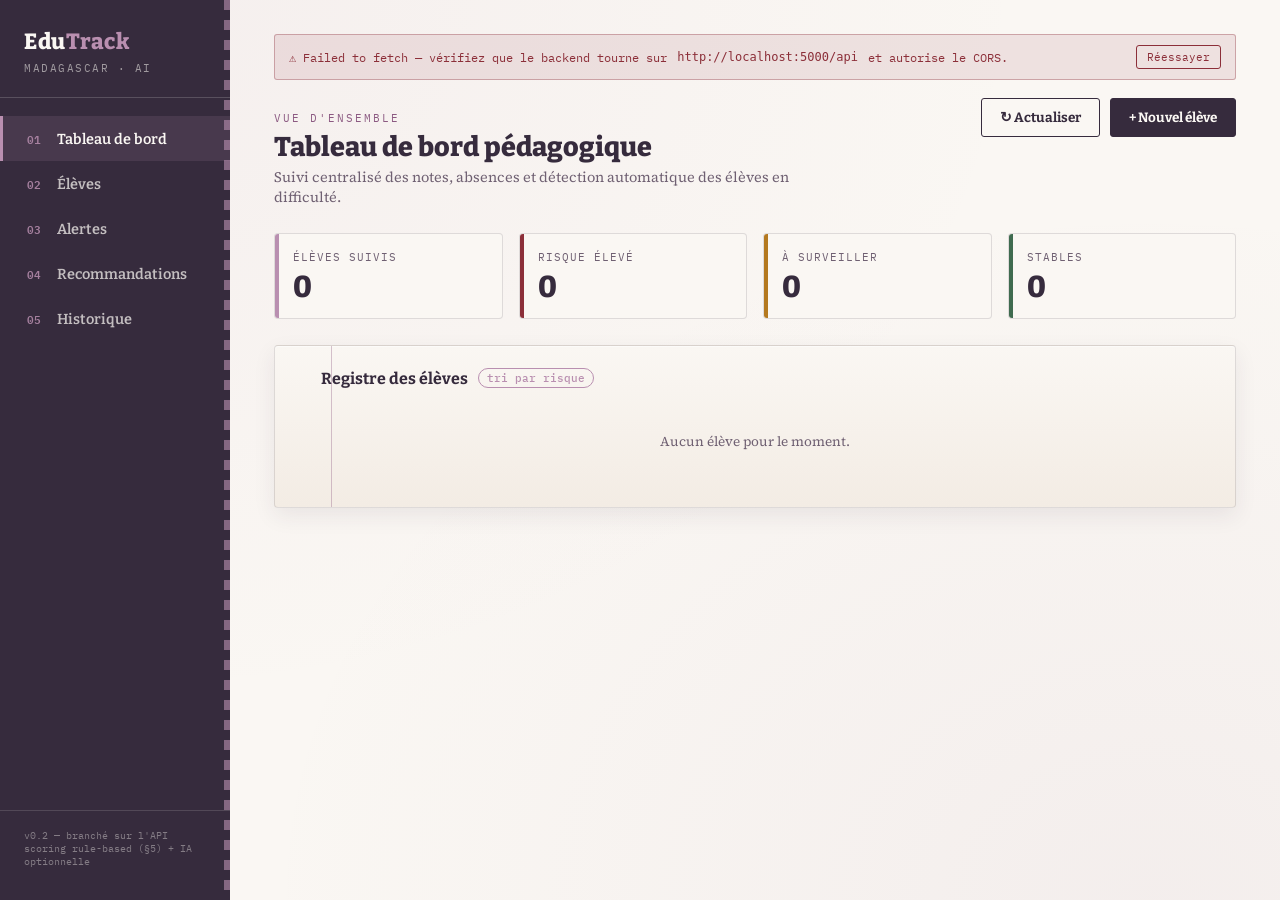
==== frontend/index.html @ 633a5c79 "frontend initial" ====
<!DOCTYPE html>
<html lang="fr">
<head>
<meta charset="UTF-8">
<title>EduTrack Madagascar AI</title>
<meta name="viewport" content="width=device-width, initial-scale=1.0">
<link rel="stylesheet" href="style.css">
</head>
<body>
<div id="root"></div>

<script src="script.js"></script>
</body>
</html>
---- frontend/style.css ----
@import url('https://fonts.googleapis.com/css2?family=Bitter:wght@400;600;700;800&family=Source+Serif+4:ital,wght@0,400;0,600;1,400&family=IBM+Plex+Mono:wght@400;500;600&display=swap');

:root{
  --paper: #FAF7F3;
  --paper-dark: #F1EAE4;
  --ink: #362B3D;
  --ink-soft: #6F6072;
  --margin-red: #8C5A82;
  --gold: #B98FB0;
  --stamp-green: #3F6B4F;
  --stamp-amber: #B4791F;
  --stamp-red: #8C2F39;
  --line: rgba(54,43,61,0.14);
}

*{box-sizing:border-box;}
html,body{margin:0;padding:0;}
body{
  background: var(--paper);
  background-image:
    radial-gradient(ellipse at 10% 0%, rgba(185,143,176,0.08), transparent 55%),
    radial-gradient(ellipse at 90% 100%, rgba(140,90,130,0.06), transparent 55%);
  font-family: 'Source Serif 4', serif;
  color: var(--ink);
  min-height:100vh;
}

/* ---------- layout ---------- */
.app{ display:flex; min-height:100vh; }

.sidebar{
  width: 230px;
  flex-shrink:0;
  background: var(--ink);
  color: var(--paper);
  padding: 28px 0;
  display:flex;
  flex-direction:column;
  position:relative;
}
.sidebar::after{
  content:"";
  position:absolute; top:0; right:0; bottom:0; width:6px;
  background: repeating-linear-gradient(180deg, var(--gold) 0 10px, transparent 10px 20px);
  opacity:.6;
}
.brand{
  padding: 0 24px 22px 24px;
  border-bottom: 1px solid rgba(250,247,243,0.18);
  margin-bottom: 18px;
}
.brand .mark{
  font-family:'Bitter',serif; font-weight:800; font-size:22px; letter-spacing:.5px;
}
.brand .mark span{ color: var(--gold); }
.brand .sub{ font-family:'IBM Plex Mono',monospace; font-size:10.5px; letter-spacing:1.5px; text-transform:uppercase; color:rgba(250,247,243,0.55); margin-top:6px;}

.nav-item{
  display:flex; align-items:center; gap:12px;
  padding: 13px 24px;
  font-family:'Bitter',serif; font-size:14.5px; font-weight:600;
  color: rgba(250,247,243,0.72);
  cursor:pointer;
  border-left: 3px solid transparent;
  transition: all .15s ease;
  user-select:none;
}
.nav-item .num{ font-family:'IBM Plex Mono',monospace; font-size:11px; color: var(--gold); opacity:.85; width:18px;}
.nav-item:hover{ background: rgba(250,247,243,0.06); color: var(--paper); }
.nav-item.active{
  background: rgba(185,143,176,0.14);
  border-left-color: var(--gold);
  color: var(--paper);
}
.sidebar-foot{
  margin-top:auto; padding: 18px 24px 4px 24px;
  font-family:'IBM Plex Mono',monospace; font-size:10px; color:rgba(250,247,243,0.4);
  border-top: 1px solid rgba(250,247,243,0.14);
}

.main{ flex:1; padding: 34px 44px 60px 44px; max-width:1180px; }

.page-head{ margin-bottom:26px; display:flex; align-items:baseline; justify-content:space-between; gap:20px; flex-wrap:wrap;}
.page-head h1{ font-family:'Bitter',serif; font-weight:800; font-size:27px; margin:0 0 4px 0;}
.page-head .eyebrow{ font-family:'IBM Plex Mono',monospace; font-size:11px; letter-spacing:2px; text-transform:uppercase; color: var(--margin-red); margin-bottom:6px; display:block;}
.page-head p{ margin:0; color: var(--ink-soft); font-size:14.5px; max-width:520px;}

.btn{
  font-family:'Bitter',serif; font-weight:700; font-size:13.5px;
  padding: 10px 18px; border-radius:3px; border:1.5px solid var(--ink);
  background: var(--ink); color: var(--paper); cursor:pointer;
  transition: transform .1s ease, box-shadow .1s ease;
}
.btn:hover{ transform: translateY(-1px); box-shadow: 2px 3px 0 rgba(54,43,61,0.25); }
.btn.ghost{ background:transparent; color:var(--ink); }
.btn.danger{ background: var(--stamp-red); border-color: var(--stamp-red); color:var(--paper); }
.btn.small{ padding:6px 12px; font-size:12px; }

/* ---------- ledger card ---------- */
.ledger{
  background: linear-gradient(var(--paper) 0%, #F3ECE4 100%);
  border: 1px solid var(--line);
  border-radius: 4px;
  box-shadow: 0 1px 0 rgba(255,255,255,0.5) inset, 0 8px 22px rgba(54,43,61,0.08);
  position:relative;
  padding: 22px 26px 26px 26px;
  margin-bottom: 26px;
}
.ledger::before{
  content:"";
  position:absolute; left:56px; top:0; bottom:0; width:1px;
  background: var(--margin-red); opacity:.35;
}
.ledger h2{
  font-family:'Bitter',serif; font-weight:700; font-size:16px; margin:0 0 14px 0;
  padding-left: 20px;
  display:flex; align-items:center; gap:10px;
}
.ledger h2 .tag{
  font-family:'IBM Plex Mono',monospace; font-size:10.5px; font-weight:500; color:var(--gold);
  border:1px solid var(--gold); border-radius:20px; padding:2px 8px;
}

/* ---------- stat cards ---------- */
.stats-row{ display:grid; grid-template-columns:repeat(4,1fr); gap:16px; margin-bottom:26px; }
.stat{
  background: var(--paper); border:1px solid var(--line); border-radius:4px;
  padding:16px 18px; position:relative; overflow:hidden;
}
.stat::before{ content:""; position:absolute; left:0; top:0; bottom:0; width:4px; background: var(--gold); }
.stat.risk::before{ background: var(--stamp-red); }
.stat.warn::before{ background: var(--stamp-amber); }
.stat.ok::before{ background: var(--stamp-green); }
.stat .label{ font-family:'IBM Plex Mono',monospace; font-size:10.5px; letter-spacing:1px; text-transform:uppercase; color:var(--ink-soft); margin-bottom:8px;}
.stat .value{ font-family:'Bitter',serif; font-weight:800; font-size:30px; line-height:1;}

/* ---------- table ---------- */
table{ width:100%; border-collapse:collapse; font-size:14px; }
thead th{
  text-align:left; font-family:'IBM Plex Mono',monospace; font-size:10.5px; letter-spacing:1px; text-transform:uppercase;
  color: var(--ink-soft); padding: 8px 10px; border-bottom: 1.5px solid var(--ink);
}
tbody td{ padding: 12px 10px; border-bottom: 1px dashed var(--line); vertical-align:middle;}
tbody tr:hover{ background: rgba(185,143,176,0.06); }
.name-cell{ font-family:'Bitter',serif; font-weight:700; }
.class-tag{ font-family:'IBM Plex Mono',monospace; font-size:11px; color:var(--ink-soft);}

/* stamp */
.stamp{
  display:inline-flex; align-items:center; gap:6px;
  font-family:'IBM Plex Mono',monospace; font-weight:600; font-size:10.5px; letter-spacing:1px; text-transform:uppercase;
  padding: 5px 10px; border-radius:2px; border:2px solid currentColor;
  transform: rotate(-2deg);
}
.stamp.ok{ color: var(--stamp-green); }
.stamp.warn{ color: var(--stamp-amber); }
.stamp.risk{ color: var(--stamp-red); }
.stamp .dot{ width:6px;height:6px;border-radius:50%; background:currentColor; }

.avg-mono{ font-family:'IBM Plex Mono',monospace; font-weight:600; font-size:14.5px; }

/* alert card */
.alert-card{
  border:1px solid var(--line); border-left: 4px solid var(--stamp-red);
  background: var(--paper); border-radius:3px; padding:14px 16px; margin-bottom:12px;
  display:flex; justify-content:space-between; align-items:flex-start; gap:16px; flex-wrap:wrap;
}
.alert-card.warn{ border-left-color: var(--stamp-amber); }
.alert-card .who{ font-family:'Bitter',serif; font-weight:700; font-size:15px; margin-bottom:4px;}
.alert-card .why{ color:var(--ink-soft); font-size:13.5px; }
.reco-list{ margin:8px 0 0 0; padding-left:18px; font-size:13px; color:var(--ink-soft); }

/* modal */
.overlay{
  position:fixed; inset:0; background: rgba(54,43,61,0.55); display:none;
  align-items:center; justify-content:center; z-index:50; padding:20px;
}
.overlay.show{ display:flex; }
.modal{
  background: var(--paper); border-radius:5px; width:100%; max-width:460px;
  padding: 24px 26px; box-shadow: 0 20px 50px rgba(0,0,0,0.35);
  border:1px solid var(--line);
}
.modal h3{ font-family:'Bitter',serif; margin:0 0 16px 0; font-size:18px; }
.field{ margin-bottom:13px; }
.field label{ display:block; font-family:'IBM Plex Mono',monospace; font-size:10.5px; letter-spacing:1px; text-transform:uppercase; color:var(--ink-soft); margin-bottom:5px;}
.field input, .field select{
  width:100%; padding:9px 10px; border:1px solid var(--line); border-radius:3px;
  background:#fff; font-family:'Source Serif 4',serif; font-size:14px; color:var(--ink);
}
.modal-actions{ display:flex; justify-content:flex-end; gap:10px; margin-top:18px; }

.row2{ display:grid; grid-template-columns:1fr 1fr; gap:12px; }

.empty{ text-align:center; padding: 30px 10px; color: var(--ink-soft); font-size:13.5px; }

.api-banner{
  display:flex; align-items:center; gap:10px;
  font-family:'IBM Plex Mono',monospace; font-size:12px;
  padding:10px 14px; border-radius:3px; margin-bottom:18px;
}
.api-banner.loading{ background: rgba(185,143,176,0.12); color:var(--gold); border:1px solid rgba(185,143,176,0.35); }
.api-banner.error{ background: rgba(140,47,57,0.1); color:var(--stamp-red); border:1px solid rgba(140,47,57,0.35); }
.api-banner button{
  margin-left:auto; font-family:'IBM Plex Mono',monospace; font-size:11px;
  background:transparent; border:1px solid currentColor; color:inherit; border-radius:3px;
  padding:4px 10px; cursor:pointer;
}
.spin{
  width:12px; height:12px; border-radius:50%;
  border:2px solid currentColor; border-top-color:transparent;
  animation: spin .7s linear infinite; flex-shrink:0;
}
@keyframes spin{ to{ transform:rotate(360deg); } }

.subject-pill{
  display:inline-block; font-family:'IBM Plex Mono',monospace; font-size:11px;
  background: rgba(140,90,130,0.08); color:var(--margin-red); padding:3px 8px; border-radius:12px; margin:2px 4px 2px 0;
}

select.filter{
  font-family:'IBM Plex Mono',monospace; font-size:12px; padding:7px 10px; border:1px solid var(--line); border-radius:3px; background:#fff;
}

@media (max-width: 880px){
  .app{ flex-direction:column; }
  .sidebar{ width:100%; flex-direction:row; overflow-x:auto; padding:14px 10px;}
  .brand{ display:none; }
  .nav-item{ padding:10px 14px; white-space:nowrap; border-left:none; border-bottom:3px solid transparent;}
  .nav-item.active{ border-left:none; border-bottom-color:var(--gold);}
  .stats-row{ grid-template-columns:1fr 1fr; }
  .main{ padding:22px 18px 50px 18px; }
  .ledger::before{ display:none; }
  .ledger h2{ padding-left:0; }
  table{ font-size:12.5px; }
}

/* ---------- ajouts : contact, actions groupées, historique ---------- */
.contact-cell{ font-family:'IBM Plex Mono',monospace; font-size:12px; color:var(--ink-soft); }
.empty-inline{ font-size:12px; color:var(--ink-soft); font-style:italic; }
.action-group{ display:flex; flex-wrap:wrap; gap:6px; }

.trend-wrap{ padding:6px 4px 2px 4px; }
.trend-legend{ font-family:'IBM Plex Mono',monospace; font-size:11.5px; color:var(--ink-soft); margin-top:6px; text-align:right; }

.stat.risk .value, .stat.warn .value, .stat.ok .value{ }
label input[type="checkbox"]{ vertical-align:middle; }
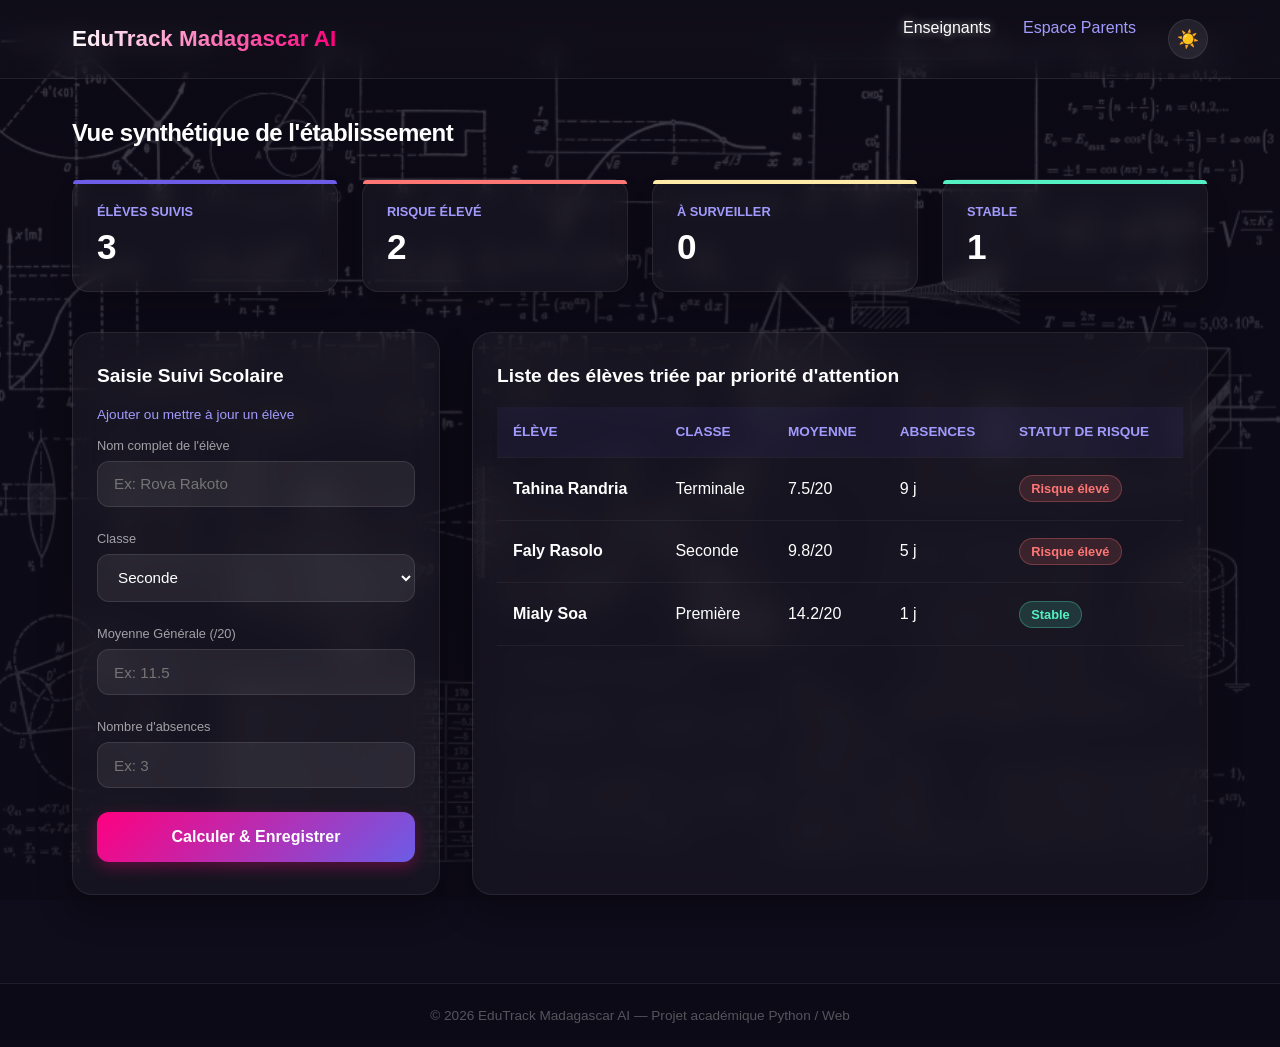
==== commit b20ddab0: "Ajout frontend avec thème et pages inscription/login" ====
--- a/frontend/index.html
+++ b/frontend/index.html
@@ -1,14 +1,200 @@
 <!DOCTYPE html>
 <html lang="fr">
 <head>
-<meta charset="UTF-8">
-<title>EduTrack Madagascar AI</title>
-<meta name="viewport" content="width=device-width, initial-scale=1.0">
-<link rel="stylesheet" href="style.css">
+    <meta charset="UTF-8">
+    <meta name="viewport" content="width=device-width, initial-scale=1.0">
+    <title>EduTrack Madagascar AI - Tableau de bord</title>
+    <link rel="stylesheet" href="style.css">
 </head>
 <body>
-<div id="root"></div>
-
-<script src="script.js"></script>
+
+    <header>
+        <div class="navbar">
+            <div class="logo">EduTrack <span>Madagascar AI</span></div>
+            <nav>
+                <ul>
+                    <li><a href="index.html" class="active">Enseignants</a></li>
+                    <li><a href="parent.html">Espace Parents</a></li>
+                    <li><button id="theme-toggle" class="theme-toggle-btn" onclick="toggleTheme()">☀️</button></li>
+                </ul>
+            </nav>
+        </div>
+    </header>
+
+    <main>
+        <h2>Vue synthétique de l'établissement</h2>
+        
+        <div class="dashboard-summary">
+            <div class="kpi-card">
+                <h3>Élèves Suivis</h3>
+                <div class="value" id="count-total">0</div>
+            </div>
+            <div class="kpi-card risk">
+                <h3>Risque Élevé</h3>
+                <div class="value" id="count-high">0</div>
+            </div>
+            <div class="kpi-card watch">
+                <h3>À Surveiller</h3>
+                <div class="value" id="count-watch">0</div>
+            </div>
+            <div class="kpi-card stable">
+                <h3>Stable</h3>
+                <div class="value" id="count-stable">0</div>
+            </div>
+        </div>
+
+        <div class="content-grid">
+            <div class="card">
+                <h3>Saisie Suivi Scolaire</h3>
+                <p style="color: var(--text-muted); font-size:0.85rem; margin-bottom:1rem;">Ajouter ou mettre à jour un élève</p>
+                
+                <form id="student-form">
+                    <div class="form-group">
+                        <label for="name">Nom complet de l'élève</label>
+                        <input type="text" id="name" required placeholder="Ex: Rova Rakoto">
+                    </div>
+                    <div class="form-group">
+                        <label for="classroom">Classe</label>
+                        <select id="classroom">
+                            <option value="Seconde">Seconde</option>
+                            <option value="Première">Première</option>
+                            <option value="Terminale">Terminale</option>
+                            <option value="L1">L1</option>
+                            <option value="L2">L2</option>
+                            <option value="L3">L3</option>
+                            
+                        </select>
+                    </div>
+                    <div class="form-group">
+                        <label for="average">Moyenne Générale (/20)</label>
+                        <input type="number" id="average" min="0" max="20" step="0.1" required placeholder="Ex: 11.5">
+                    </div>
+                    <div class="form-group">
+                        <label for="absences">Nombre d'absences</label>
+                        <input type="number" id="absences" min="0" required placeholder="Ex: 3">
+                    </div>
+                    <button type="submit" class="btn-gradient">Calculer & Enregistrer</button>
+                </form>
+            </div>
+
+            <div class="card">
+                <h3>Liste des élèves triée par priorité d'attention</h3>
+                <div class="table-container" style="margin-top: 1rem;">
+                    <table>
+                        <thead>
+                            <tr>
+                                <th>Élève</th>
+                                <th>Classe</th>
+                                <th>Moyenne</th>
+                                <th>Absences</th>
+                                <th>Statut de Risque</th>
+                            </tr>
+                        </thead>
+                        <tbody id="student-table-body">
+                            </tbody>
+                    </table>
+                </div>
+            </div>
+        </div>
+    </main>
+
+    <footer>
+        <p>&copy; 2026 EduTrack Madagascar AI — Projet académique Python / Web</p>
+    </footer>
+
+    <script>
+        // Simulation d'une base de données locale (LocalStorage)
+        let students = JSON.parse(localStorage.getItem('edutrack_students')) || [
+            { id: 1, name: "Tahina Randria", classroom: "Terminale", average: 7.5, absences: 9 },
+            { id: 2, name: "Mialy Soa", classroom: "Première", average: 14.2, absences: 1 },
+            { id: 3, name: "Faly Rasolo", classroom: "Seconde", average: 9.8, absences: 5 }
+        ];
+
+        // Moteur d'analyse basé sur les règles de la Section 5 du cahier des charges
+        function calculateRisk(average, absences) {
+            let points = 0;
+
+            // 5.1 Points liés à la moyenne
+            if (average < 8) points += 3;
+            else if (average >= 8 && average < 10) points += 2;
+            else if (average >= 10 && average < 12) points += 1;
+            
+            // 5.2 Points liés aux absences
+            if (absences >= 8) points += 3;
+            else if (absences >= 4 && absences <= 7) points += 2;
+            else if (absences >= 2 && absences <= 3) points += 1;
+
+            // 5.3 Niveau de risque final
+            if (points >= 4) return { text: "Risque élevé", badge: "danger", score: points };
+            if (points >= 2 && points <= 3) return { text: "À surveiller", badge: "warning", score: points };
+            return { text: "Stable", badge: "success", score: points };
+        }
+
+        function updateUI() {
+            const tbody = document.getElementById('student-table-body');
+            tbody.innerHTML = '';
+
+            let highCount = 0, watchCount = 0, stableCount = 0;
+
+            // Calcul enrichi des risques
+            const enrichedStudents = students.map(s => {
+                const riskEval = calculateRisk(s.average, s.absences);
+                return { ...s, risk: riskEval };
+            });
+
+            // Tri par priorité d'attention (Moteur d'analyse : Risque Élevé en premier)
+            enrichedStudents.sort((a, b) => b.risk.score - a.risk.score);
+
+            enrichedStudents.forEach(s => {
+                if(s.risk.text === "Risque élevé") highCount++;
+                if(s.risk.text === "À surveiller") watchCount++;
+                if(s.risk.text === "Stable") stableCount++;
+
+                const row = `<tr>
+                    <td><strong>${s.name}</strong></td>
+                    <td>${s.classroom}</td>
+                    <td>${s.average}/20</td>
+                    <td>${s.absences} j</td>
+                    <td><span class="badge ${s.risk.badge}">${s.risk.text}</span></td>
+                </tr>`;
+                tbody.innerHTML += row;
+            });
+
+            // Mise à jour des compteurs globaux
+            document.getElementById('count-total').innerText = students.length;
+            document.getElementById('count-high').innerText = highCount;
+            document.getElementById('count-watch').innerText = watchCount;
+            document.getElementById('count-stable').innerText = stableCount;
+
+            // Sauvegarde locale
+            localStorage.setItem('edutrack_students', JSON.stringify(students));
+        }
+
+        // Formulaire soumis
+        document.getElementById('student-form').addEventListener('submit', function(e) {
+            e.preventDefault();
+            const name = document.getElementById('name').value;
+            const classroom = document.getElementById('classroom').value;
+            const average = parseFloat(document.getElementById('average').value);
+            const absences = parseInt(document.getElementById('absences').value);
+
+            students.push({ id: Date.now(), name, classroom, average, absences });
+            updateUI();
+            this.reset();
+        });
+
+        // Initialisation au chargement de la page
+        updateUI();
+        
+    </script>
+    <script>
+function toggleTheme() {
+    document.body.classList.toggle('light-mode');
+    localStorage.setItem('edutrack_theme', document.body.classList.contains('light-mode') ? 'light' : 'dark');
+}
+if (localStorage.getItem('edutrack_theme') === 'light') {
+    document.addEventListener('DOMContentLoaded', () => document.body.classList.add('light-mode'));
+}
+</script>
 </body>
-</html>
+</html>
--- a/frontend/style.css
+++ b/frontend/style.css
@@ -1,247 +1,313 @@
-@import url('https://fonts.googleapis.com/css2?family=Bitter:wght@400;600;700;800&family=Source+Serif+4:ital,wght@0,400;0,600;1,400&family=IBM+Plex+Mono:wght@400;500;600&display=swap');
-
-:root{
-  --paper: #FAF7F3;
-  --paper-dark: #F1EAE4;
-  --ink: #362B3D;
-  --ink-soft: #6F6072;
-  --margin-red: #8C5A82;
-  --gold: #B98FB0;
-  --stamp-green: #3F6B4F;
-  --stamp-amber: #B4791F;
-  --stamp-red: #8C2F39;
-  --line: rgba(54,43,61,0.14);
-}
-
-*{box-sizing:border-box;}
-html,body{margin:0;padding:0;}
-body{
-  background: var(--paper);
-  background-image:
-    radial-gradient(ellipse at 10% 0%, rgba(185,143,176,0.08), transparent 55%),
-    radial-gradient(ellipse at 90% 100%, rgba(140,90,130,0.06), transparent 55%);
-  font-family: 'Source Serif 4', serif;
-  color: var(--ink);
-  min-height:100vh;
-}
-
-/* ---------- layout ---------- */
-.app{ display:flex; min-height:100vh; }
-
-.sidebar{
-  width: 230px;
-  flex-shrink:0;
-  background: var(--ink);
-  color: var(--paper);
-  padding: 28px 0;
-  display:flex;
-  flex-direction:column;
-  position:relative;
-}
-.sidebar::after{
-  content:"";
-  position:absolute; top:0; right:0; bottom:0; width:6px;
-  background: repeating-linear-gradient(180deg, var(--gold) 0 10px, transparent 10px 20px);
-  opacity:.6;
-}
-.brand{
-  padding: 0 24px 22px 24px;
-  border-bottom: 1px solid rgba(250,247,243,0.18);
-  margin-bottom: 18px;
-}
-.brand .mark{
-  font-family:'Bitter',serif; font-weight:800; font-size:22px; letter-spacing:.5px;
-}
-.brand .mark span{ color: var(--gold); }
-.brand .sub{ font-family:'IBM Plex Mono',monospace; font-size:10.5px; letter-spacing:1.5px; text-transform:uppercase; color:rgba(250,247,243,0.55); margin-top:6px;}
-
-.nav-item{
-  display:flex; align-items:center; gap:12px;
-  padding: 13px 24px;
-  font-family:'Bitter',serif; font-size:14.5px; font-weight:600;
-  color: rgba(250,247,243,0.72);
-  cursor:pointer;
-  border-left: 3px solid transparent;
-  transition: all .15s ease;
-  user-select:none;
-}
-.nav-item .num{ font-family:'IBM Plex Mono',monospace; font-size:11px; color: var(--gold); opacity:.85; width:18px;}
-.nav-item:hover{ background: rgba(250,247,243,0.06); color: var(--paper); }
-.nav-item.active{
-  background: rgba(185,143,176,0.14);
-  border-left-color: var(--gold);
-  color: var(--paper);
-}
-.sidebar-foot{
-  margin-top:auto; padding: 18px 24px 4px 24px;
-  font-family:'IBM Plex Mono',monospace; font-size:10px; color:rgba(250,247,243,0.4);
-  border-top: 1px solid rgba(250,247,243,0.14);
-}
-
-.main{ flex:1; padding: 34px 44px 60px 44px; max-width:1180px; }
-
-.page-head{ margin-bottom:26px; display:flex; align-items:baseline; justify-content:space-between; gap:20px; flex-wrap:wrap;}
-.page-head h1{ font-family:'Bitter',serif; font-weight:800; font-size:27px; margin:0 0 4px 0;}
-.page-head .eyebrow{ font-family:'IBM Plex Mono',monospace; font-size:11px; letter-spacing:2px; text-transform:uppercase; color: var(--margin-red); margin-bottom:6px; display:block;}
-.page-head p{ margin:0; color: var(--ink-soft); font-size:14.5px; max-width:520px;}
-
-.btn{
-  font-family:'Bitter',serif; font-weight:700; font-size:13.5px;
-  padding: 10px 18px; border-radius:3px; border:1.5px solid var(--ink);
-  background: var(--ink); color: var(--paper); cursor:pointer;
-  transition: transform .1s ease, box-shadow .1s ease;
-}
-.btn:hover{ transform: translateY(-1px); box-shadow: 2px 3px 0 rgba(54,43,61,0.25); }
-.btn.ghost{ background:transparent; color:var(--ink); }
-.btn.danger{ background: var(--stamp-red); border-color: var(--stamp-red); color:var(--paper); }
-.btn.small{ padding:6px 12px; font-size:12px; }
-
-/* ---------- ledger card ---------- */
-.ledger{
-  background: linear-gradient(var(--paper) 0%, #F3ECE4 100%);
-  border: 1px solid var(--line);
-  border-radius: 4px;
-  box-shadow: 0 1px 0 rgba(255,255,255,0.5) inset, 0 8px 22px rgba(54,43,61,0.08);
-  position:relative;
-  padding: 22px 26px 26px 26px;
-  margin-bottom: 26px;
-}
-.ledger::before{
-  content:"";
-  position:absolute; left:56px; top:0; bottom:0; width:1px;
-  background: var(--margin-red); opacity:.35;
-}
-.ledger h2{
-  font-family:'Bitter',serif; font-weight:700; font-size:16px; margin:0 0 14px 0;
-  padding-left: 20px;
-  display:flex; align-items:center; gap:10px;
-}
-.ledger h2 .tag{
-  font-family:'IBM Plex Mono',monospace; font-size:10.5px; font-weight:500; color:var(--gold);
-  border:1px solid var(--gold); border-radius:20px; padding:2px 8px;
-}
-
-/* ---------- stat cards ---------- */
-.stats-row{ display:grid; grid-template-columns:repeat(4,1fr); gap:16px; margin-bottom:26px; }
-.stat{
-  background: var(--paper); border:1px solid var(--line); border-radius:4px;
-  padding:16px 18px; position:relative; overflow:hidden;
-}
-.stat::before{ content:""; position:absolute; left:0; top:0; bottom:0; width:4px; background: var(--gold); }
-.stat.risk::before{ background: var(--stamp-red); }
-.stat.warn::before{ background: var(--stamp-amber); }
-.stat.ok::before{ background: var(--stamp-green); }
-.stat .label{ font-family:'IBM Plex Mono',monospace; font-size:10.5px; letter-spacing:1px; text-transform:uppercase; color:var(--ink-soft); margin-bottom:8px;}
-.stat .value{ font-family:'Bitter',serif; font-weight:800; font-size:30px; line-height:1;}
-
-/* ---------- table ---------- */
-table{ width:100%; border-collapse:collapse; font-size:14px; }
-thead th{
-  text-align:left; font-family:'IBM Plex Mono',monospace; font-size:10.5px; letter-spacing:1px; text-transform:uppercase;
-  color: var(--ink-soft); padding: 8px 10px; border-bottom: 1.5px solid var(--ink);
-}
-tbody td{ padding: 12px 10px; border-bottom: 1px dashed var(--line); vertical-align:middle;}
-tbody tr:hover{ background: rgba(185,143,176,0.06); }
-.name-cell{ font-family:'Bitter',serif; font-weight:700; }
-.class-tag{ font-family:'IBM Plex Mono',monospace; font-size:11px; color:var(--ink-soft);}
-
-/* stamp */
-.stamp{
-  display:inline-flex; align-items:center; gap:6px;
-  font-family:'IBM Plex Mono',monospace; font-weight:600; font-size:10.5px; letter-spacing:1px; text-transform:uppercase;
-  padding: 5px 10px; border-radius:2px; border:2px solid currentColor;
-  transform: rotate(-2deg);
-}
-.stamp.ok{ color: var(--stamp-green); }
-.stamp.warn{ color: var(--stamp-amber); }
-.stamp.risk{ color: var(--stamp-red); }
-.stamp .dot{ width:6px;height:6px;border-radius:50%; background:currentColor; }
-
-.avg-mono{ font-family:'IBM Plex Mono',monospace; font-weight:600; font-size:14.5px; }
-
-/* alert card */
-.alert-card{
-  border:1px solid var(--line); border-left: 4px solid var(--stamp-red);
-  background: var(--paper); border-radius:3px; padding:14px 16px; margin-bottom:12px;
-  display:flex; justify-content:space-between; align-items:flex-start; gap:16px; flex-wrap:wrap;
-}
-.alert-card.warn{ border-left-color: var(--stamp-amber); }
-.alert-card .who{ font-family:'Bitter',serif; font-weight:700; font-size:15px; margin-bottom:4px;}
-.alert-card .why{ color:var(--ink-soft); font-size:13.5px; }
-.reco-list{ margin:8px 0 0 0; padding-left:18px; font-size:13px; color:var(--ink-soft); }
-
-/* modal */
-.overlay{
-  position:fixed; inset:0; background: rgba(54,43,61,0.55); display:none;
-  align-items:center; justify-content:center; z-index:50; padding:20px;
-}
-.overlay.show{ display:flex; }
-.modal{
-  background: var(--paper); border-radius:5px; width:100%; max-width:460px;
-  padding: 24px 26px; box-shadow: 0 20px 50px rgba(0,0,0,0.35);
-  border:1px solid var(--line);
-}
-.modal h3{ font-family:'Bitter',serif; margin:0 0 16px 0; font-size:18px; }
-.field{ margin-bottom:13px; }
-.field label{ display:block; font-family:'IBM Plex Mono',monospace; font-size:10.5px; letter-spacing:1px; text-transform:uppercase; color:var(--ink-soft); margin-bottom:5px;}
-.field input, .field select{
-  width:100%; padding:9px 10px; border:1px solid var(--line); border-radius:3px;
-  background:#fff; font-family:'Source Serif 4',serif; font-size:14px; color:var(--ink);
-}
-.modal-actions{ display:flex; justify-content:flex-end; gap:10px; margin-top:18px; }
-
-.row2{ display:grid; grid-template-columns:1fr 1fr; gap:12px; }
-
-.empty{ text-align:center; padding: 30px 10px; color: var(--ink-soft); font-size:13.5px; }
-
-.api-banner{
-  display:flex; align-items:center; gap:10px;
-  font-family:'IBM Plex Mono',monospace; font-size:12px;
-  padding:10px 14px; border-radius:3px; margin-bottom:18px;
-}
-.api-banner.loading{ background: rgba(185,143,176,0.12); color:var(--gold); border:1px solid rgba(185,143,176,0.35); }
-.api-banner.error{ background: rgba(140,47,57,0.1); color:var(--stamp-red); border:1px solid rgba(140,47,57,0.35); }
-.api-banner button{
-  margin-left:auto; font-family:'IBM Plex Mono',monospace; font-size:11px;
-  background:transparent; border:1px solid currentColor; color:inherit; border-radius:3px;
-  padding:4px 10px; cursor:pointer;
-}
-.spin{
-  width:12px; height:12px; border-radius:50%;
-  border:2px solid currentColor; border-top-color:transparent;
-  animation: spin .7s linear infinite; flex-shrink:0;
-}
-@keyframes spin{ to{ transform:rotate(360deg); } }
-
-.subject-pill{
-  display:inline-block; font-family:'IBM Plex Mono',monospace; font-size:11px;
-  background: rgba(140,90,130,0.08); color:var(--margin-red); padding:3px 8px; border-radius:12px; margin:2px 4px 2px 0;
-}
-
-select.filter{
-  font-family:'IBM Plex Mono',monospace; font-size:12px; padding:7px 10px; border:1px solid var(--line); border-radius:3px; background:#fff;
-}
-
-@media (max-width: 880px){
-  .app{ flex-direction:column; }
-  .sidebar{ width:100%; flex-direction:row; overflow-x:auto; padding:14px 10px;}
-  .brand{ display:none; }
-  .nav-item{ padding:10px 14px; white-space:nowrap; border-left:none; border-bottom:3px solid transparent;}
-  .nav-item.active{ border-left:none; border-bottom-color:var(--gold);}
-  .stats-row{ grid-template-columns:1fr 1fr; }
-  .main{ padding:22px 18px 50px 18px; }
-  .ledger::before{ display:none; }
-  .ledger h2{ padding-left:0; }
-  table{ font-size:12.5px; }
-}
-
-/* ---------- ajouts : contact, actions groupées, historique ---------- */
-.contact-cell{ font-family:'IBM Plex Mono',monospace; font-size:12px; color:var(--ink-soft); }
-.empty-inline{ font-size:12px; color:var(--ink-soft); font-style:italic; }
-.action-group{ display:flex; flex-wrap:wrap; gap:6px; }
-
-.trend-wrap{ padding:6px 4px 2px 4px; }
-.trend-legend{ font-family:'IBM Plex Mono',monospace; font-size:11.5px; color:var(--ink-soft); margin-top:6px; text-align:right; }
-
-.stat.risk .value, .stat.warn .value, .stat.ok .value{ }
-label input[type="checkbox"]{ vertical-align:middle; }
+/* ==========================================================================
+   style.css - Thème Glassmorphism Sombre & Néon (EduTrack Madagascar AI)
+   ========================================================================== */
+
+:root {
+    --bg-dark: #0f0c1b;
+    --primary-gradient: linear-gradient(135deg, #ff007f, #6c5ce7);
+    --text-light: #ffffff;
+    --text-muted: #a29bfe;
+    --card-bg: rgba(255, 255, 255, 0.04);
+    --card-border: rgba(255, 255, 255, 0.08);
+    --input-bg: rgba(255, 255, 255, 0.07);
+    
+    /* Couleurs de Risque Néon */
+    --risk-high: #ff7675;
+    --risk-watch: #ffeaa7;
+    --risk-stable: #55efc4;
+}
+
+* {
+    margin: 0;
+    padding: 0;
+    box-sizing: border-box;
+    font-family: 'Segoe UI', Roboto, Helvetica, Arial, sans-serif;
+}
+
+body {
+    background-color: #0f0c1b !important;
+    
+    /* Le filtre sombre + l'image de fond éducative/technologique */
+    background-image: linear-gradient(rgba(15, 12, 27, 0.78), rgba(15, 12, 27, 0.88)), 
+                      url('fondprojet.PNG') !important;
+                      
+    background-size: cover !important;
+    background-position: center !important;
+    background-attachment: fixed !important;
+    color: #ffffff;
+    min-height: 100vh;
+    display: flex;
+    flex-direction: column;
+}
+
+/* --- Barre de Navigation Flottante --- */
+header {
+    background: rgba(255, 255, 255, 0.02);
+    backdrop-filter: blur(12px);
+    -webkit-backdrop-filter: blur(12px);
+    border-bottom: 1px solid var(--card-border);
+    position: sticky;
+    top: 0;
+    z-index: 100;
+}
+
+.navbar {
+    display: flex;
+    justify-content: space-between;
+    align-items: center;
+    max-width: 1200px;
+    margin: 0 auto;
+    padding: 1.2rem 2rem;
+}
+
+.logo {
+    font-size: 1.4rem;
+    font-weight: bold;
+    background: linear-gradient(to right, #ffffff, #ff007f);
+    -webkit-background-clip: text;
+    -webkit-text-fill-color: transparent;
+}
+
+nav ul {
+    display: flex;
+    list-style: none;
+    gap: 2rem;
+}
+
+nav a {
+    text-decoration: none;
+    color: var(--text-muted);
+    font-weight: 500;
+    transition: color 0.3s;
+}
+
+nav a:hover, nav a.active {
+    color: #ffffff;
+    text-shadow: 0 0 10px rgba(255, 255, 255, 0.5);
+}
+
+/* --- Conteneur Principal --- */
+main {
+    max-width: 1200px;
+    width: 100%;
+    margin: 2.5rem auto;
+    padding: 0 2rem;
+    flex: 1;
+}
+
+h2 {
+    margin-bottom: 2rem;
+    font-weight: 600;
+    letter-spacing: -0.5px;
+}
+
+/* --- Cartes KPI (Vue synthétique) --- */
+.dashboard-summary {
+    display: grid;
+    grid-template-columns: repeat(auto-fit, minmax(220px, 1fr));
+    gap: 1.5rem;
+    margin-bottom: 2.5rem;
+}
+
+.kpi-card {
+    background: var(--card-bg);
+    backdrop-filter: blur(10px);
+    -webkit-backdrop-filter: blur(10px);
+    border: 1px solid var(--card-border);
+    padding: 1.5rem;
+    border-radius: 16px;
+    box-shadow: 0 10px 20px rgba(0,0,0,0.2);
+    position: relative;
+}
+
+.kpi-card::before {
+    content: '';
+    position: absolute;
+    top: 0; left: 0; width: 100%; height: 4px;
+    background: #6c5ce7;
+    border-radius: 16px 16px 0 0;
+}
+.kpi-card.risk::before { background: var(--risk-high); }
+.kpi-card.watch::before { background: var(--risk-watch); }
+.kpi-card.stable::before { background: var(--risk-stable); }
+
+.kpi-card h3 {
+    font-size: 0.8rem;
+    color: var(--text-muted);
+    text-transform: uppercase;
+}
+
+.kpi-card .value {
+    font-size: 2.2rem;
+    font-weight: 700;
+    margin-top: 0.5rem;
+}
+
+/* --- Blocs Contenus et Formulaires --- */
+.content-grid {
+    display: grid;
+    grid-template-columns: 1fr;
+    gap: 2rem;
+}
+
+@media(min-width: 900px) {
+    .content-grid { grid-template-columns: 1fr 2fr; }
+}
+
+.card, .glass-card {
+    background: var(--card-bg);
+    backdrop-filter: blur(16px);
+    -webkit-backdrop-filter: blur(16px);
+    border: 1px solid var(--card-border);
+    border-radius: 20px;
+    padding: 2rem 1.5rem;
+    box-shadow: 0 15px 35px rgba(0, 0, 0, 0.3);
+}
+
+.card h3 {
+    margin-bottom: 1.2rem;
+    font-size: 1.2rem;
+}
+
+.form-group {
+    margin-bottom: 1.5rem;
+}
+
+.form-group label {
+    display: block;
+    margin-bottom: 0.5rem;
+    font-size: 0.8rem;
+    color: rgba(255, 255, 255, 0.6);
+}
+
+.form-group input, .form-group select {
+    width: 100%;
+    padding: 0.85rem 1rem;
+    background: var(--input-bg);
+    border: 1px solid rgba(255, 255, 255, 0.1);
+    border-radius: 12px;
+    font-size: 0.95rem;
+    color: var(--text-light);
+    outline: none;
+    transition: all 0.3s ease;
+}
+
+.form-group select option {
+    background-color: #171426;
+    color: white;
+}
+
+.form-group input:focus, .form-group select:focus {
+    border-color: #ff007f;
+    box-shadow: 0 0 10px rgba(255, 0, 127, 0.2);
+    background: rgba(255, 255, 255, 0.1);
+}
+
+/* --- Bouton Gradient --- */
+/* --- Bouton Gradient Vibrant (Version sécurisée pour corriger le bug) --- */
+.btn-gradient {
+    display: block;
+    width: 100%;
+    padding: 1rem;
+    background: var(--primary-gradient) !important; /* Force l'application du dégradé rose/mauve */
+    border: none !important;                         /* Supprime la bordure grise moche du navigateur */
+    border-radius: 12px;
+    color: #ffffff !important;                      /* Force le texte en blanc */
+    font-size: 1rem;
+    font-weight: 600;
+    cursor: pointer;
+    box-shadow: 0 5px 15px rgba(255, 0, 127, 0.3);
+    transition: transform 0.2s ease, box-shadow 0.2s ease;
+    outline: none;
+    -webkit-appearance: none;                       /* Supprime les styles par défaut sur Safari/Chrome */
+    appearance: none;
+}
+
+.btn-gradient:hover {
+    transform: translateY(-2px);
+    box-shadow: 0 8px 25px rgba(255, 0, 127, 0.5);
+}
+
+.btn-gradient:active {
+    transform: translateY(0);
+}
+
+.btn-gradient:hover {
+    transform: translateY(-2px);
+    box-shadow: 0 8px 20px rgba(255, 0, 127, 0.4);
+}
+
+/* --- Tableaux Style Verre --- */
+.table-container {
+    overflow-x: auto;
+}
+
+table {
+    width: 100%;
+    border-collapse: collapse;
+    text-align: left;
+}
+
+th, td {
+    padding: 1.1rem 1rem;
+    border-bottom: 1px solid rgba(255,255,255,0.05);
+}
+
+th {
+    background-color: rgba(108, 92, 231, 0.08);
+    color: var(--text-muted);
+    font-size: 0.85rem;
+    text-transform: uppercase;
+}
+
+tr:hover td {
+    background: rgba(255,255,255,0.02);
+}
+
+/* Badges de Risque Lumineux */
+.badge {
+    padding: 0.3rem 0.7rem;
+    border-radius: 30px;
+    font-size: 0.8rem;
+    font-weight: 600;
+    display: inline-block;
+}
+.badge.danger { background-color: rgba(255, 118, 117, 0.15); color: #ff7675; border: 1px solid rgba(255, 118, 117, 0.3); }
+.badge.warning { background-color: rgba(255, 234, 167, 0.15); color: #ffeaa7; border: 1px solid rgba(255, 234, 167, 0.3); }
+.badge.success { background-color: rgba(85, 239, 196, 0.15); color: #55efc4; border: 1px solid rgba(85, 239, 196, 0.3); }
+
+footer {
+    text-align: center;
+    padding: 1.5rem;
+    background-color: rgba(0,0,0,0.2);
+    color: rgba(255,255,255,0.3);
+    font-size: 0.85rem;
+    margin-top: 3rem;
+    border-top: 1px solid var(--card-border);
+}
+/* --- Thème Clair --- */
+body.light-mode {
+    background-color: #f4f4f8 !important;
+    background-image: linear-gradient(rgba(255,255,255,0.88), rgba(255,255,255,0.92)),
+                      url('fondprojet.PNG') !important;
+    color: #1b1b1f;
+}
+body.light-mode header { background: rgba(255,255,255,0.6); border-bottom-color: rgba(0,0,0,0.08); }
+body.light-mode .logo { background: linear-gradient(to right, #1b1b1f, #ff007f); -webkit-background-clip: text; -webkit-text-fill-color: transparent; }
+body.light-mode nav a { color: #5a5a68; }
+body.light-mode nav a:hover, body.light-mode nav a.active { color: #1b1b1f; text-shadow: none; }
+body.light-mode .kpi-card, body.light-mode .card, body.light-mode .glass-card {
+    background: rgba(0,0,0,0.03); border: 1px solid rgba(0,0,0,0.08);
+}
+body.light-mode .form-group input, body.light-mode .form-group select {
+    background: rgba(0,0,0,0.04); border: 1px solid rgba(0,0,0,0.12); color: #1b1b1f;
+}
+body.light-mode th { background-color: rgba(108,92,231,0.06); color: #6c5ce7; }
+body.light-mode footer { background-color: rgba(0,0,0,0.03); color: rgba(0,0,0,0.4); }
+
+.theme-toggle-btn {
+    background: rgba(255,255,255,0.08); border: 1px solid var(--card-border);
+    color: var(--text-light); width: 40px; height: 40px; border-radius: 50%;
+    font-size: 1.1rem; cursor: pointer;
+}
+body.light-mode .theme-toggle-btn { background: rgba(0,0,0,0.05); border-color: rgba(0,0,0,0.1); color: #1b1b1f; }
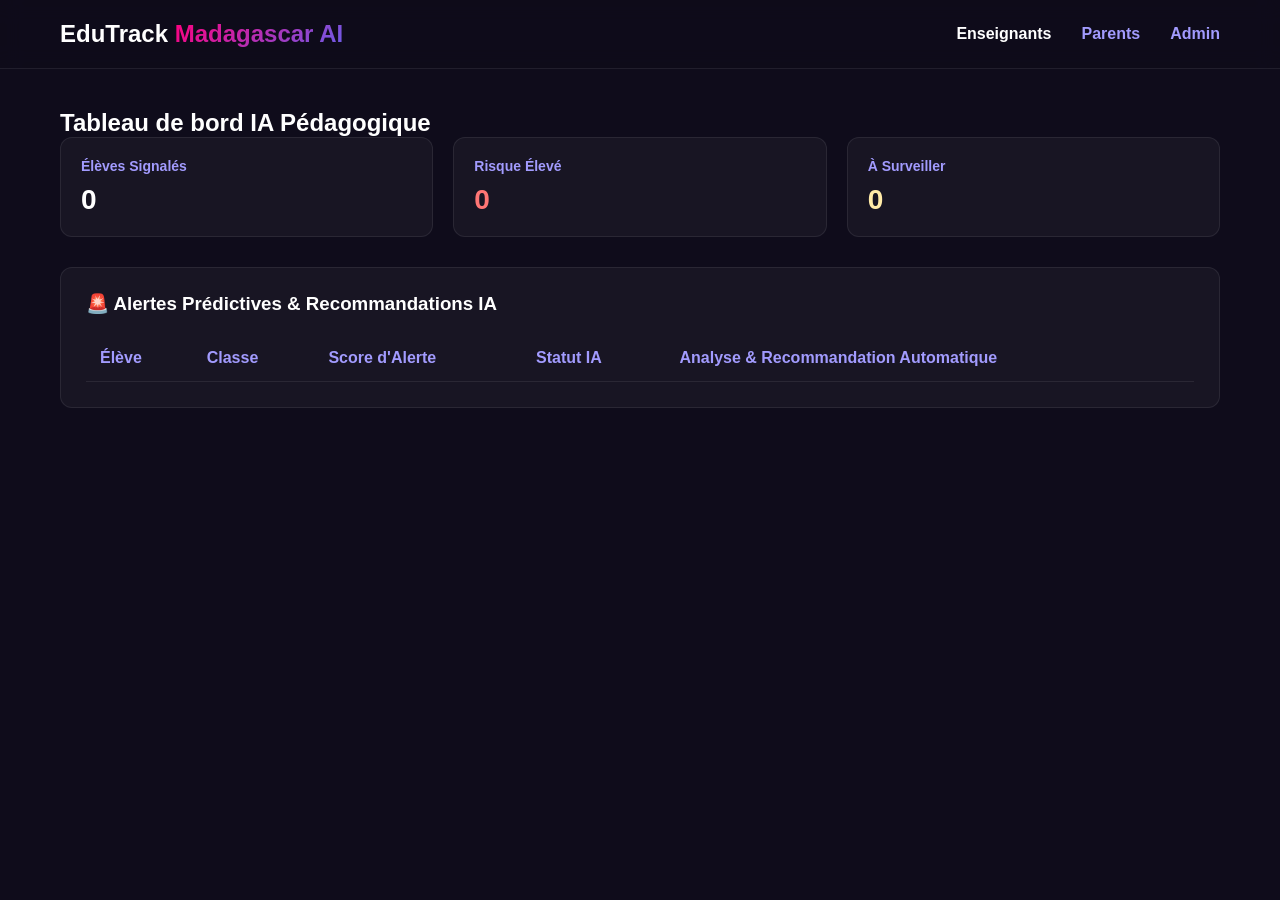
==== commit 145e5f35: "suppression des fichier unitil" ====
--- a/frontend/index.html
+++ b/frontend/index.html
@@ -3,198 +3,147 @@
 <head>
     <meta charset="UTF-8">
     <meta name="viewport" content="width=device-width, initial-scale=1.0">
-    <title>EduTrack Madagascar AI - Tableau de bord</title>
-    <link rel="stylesheet" href="style.css">
+    <title>EduTrack Madagascar AI - Enseignants</title>
+    <style>
+        :root {
+            --bg-dark: #0f0c1b;
+            --primary-gradient: linear-gradient(135deg, #ff007f, #6c5ce7);
+            --text-light: #ffffff;
+            --text-muted: #a29bfe;
+            --card-bg: rgba(255, 255, 255, 0.04);
+            --card-border: rgba(255, 255, 255, 0.08);
+            --risk-high: #ff7675;
+            --risk-watch: #ffeaa7;
+        }
+        * { margin: 0; padding: 0; box-sizing: border-box; font-family: 'Segoe UI', sans-serif; }
+        body { background-color: var(--bg-dark); color: var(--text-light); min-height: 100vh; }
+        header { background: rgba(15, 12, 27, 0.7); backdrop-filter: blur(10px); border-bottom: 1px solid var(--card-border); position: sticky; top: 0; z-index: 100; }
+        .navbar { max-width: 1200px; margin: 0 auto; display: flex; justify-content: space-between; align-items: center; padding: 20px; }
+        .logo { font-size: 24px; font-weight: 800; }
+        .logo span { background: var(--primary-gradient); -webkit-background-clip: text; -webkit-text-fill-color: transparent; }
+        nav ul { display: flex; list-style: none; gap: 30px; }
+        nav a { color: var(--text-muted); text-decoration: none; font-weight: 600; }
+        nav a.active { color: var(--text-light); }
+        
+        main { max-width: 1200px; margin: 40px auto; padding: 0 20px; }
+        .dashboard-summary { display: flex; gap: 20px; margin-bottom: 30px; }
+        .kpi-card { flex: 1; background: var(--card-bg); border: 1px solid var(--card-border); border-radius: 12px; padding: 20px; }
+        .kpi-card h3 { font-size: 14px; color: var(--text-muted); margin-bottom: 10px; }
+        .kpi-card .value { font-size: 28px; font-weight: bold; }
+        
+        .students-list { background: var(--card-bg); border: 1px solid var(--card-border); border-radius: 12px; padding: 25px; }
+        table { width: 100%; border-collapse: collapse; }
+        th, td { padding: 14px; text-align: left; border-bottom: 1px solid var(--card-border); }
+        th { color: var(--text-muted); }
+        
+        .badge-risk { background: rgba(255, 118, 117, 0.15); color: var(--risk-high); padding: 5px 10px; border-radius: 20px; font-weight: bold; }
+        .badge-watch { background: rgba(255, 234, 167, 0.15); color: var(--risk-watch); padding: 5px 10px; border-radius: 20px; font-weight: bold; }
+        .reco-box { font-size: 13px; color: #55efc4; background: rgba(85, 239, 196, 0.1); padding: 6px 10px; border-radius: 6px; margin-top: 5px; display: inline-block; border: 1px solid rgba(85, 239, 196, 0.2); }
+    </style>
 </head>
 <body>
-
     <header>
         <div class="navbar">
             <div class="logo">EduTrack <span>Madagascar AI</span></div>
             <nav>
                 <ul>
                     <li><a href="index.html" class="active">Enseignants</a></li>
-                    <li><a href="parent.html">Espace Parents</a></li>
-                    <li><button id="theme-toggle" class="theme-toggle-btn" onclick="toggleTheme()">☀️</button></li>
+                    <li><a href="parent.html">Parents</a></li>
+                    <li><a href="admin.html">Admin</a></li>
                 </ul>
             </nav>
         </div>
     </header>
+    <main>
+        <h2>Tableau de bord IA Pédagogique</h2>
+        <div class="dashboard-summary">
+            <div class="kpi-card"><h3>Élèves Signalés</h3><div class="value" id="count-total">0</div></div>
+            <div class="kpi-card"><h3>Risque Élevé</h3><div class="value" id="count-high" style="color: var(--risk-high);">0</div></div>
+            <div class="kpi-card"><h3>À Surveiller</h3><div class="value" id="count-watch" style="color: var(--risk-watch);">0</div></div>
+        </div>
+        <section class="students-list">
+            <h3 style="margin-bottom: 20px;">🚨 Alertes Prédictives & Recommandations IA</h3>
+            <table>
+                <thead>
+                    <tr>
+                        <th>Élève</th>
+                        <th>Classe</th>
+                        <th>Score d'Alerte</th>
+                        <th>Statut IA</th>
+                        <th>Analyse & Recommandation Automatique</th>
+                    </tr>
+                </thead>
+                <tbody id="student-table-body"></tbody>
+            </table>
+        </section>
+    </main>
+    <script>
+        const API_URL = "http://127.0.0.1:8000/api";
 
-    <main>
-        <h2>Vue synthétique de l'établissement</h2>
-        
-        <div class="dashboard-summary">
-            <div class="kpi-card">
-                <h3>Élèves Suivis</h3>
-                <div class="value" id="count-total">0</div>
-            </div>
-            <div class="kpi-card risk">
-                <h3>Risque Élevé</h3>
-                <div class="value" id="count-high">0</div>
-            </div>
-            <div class="kpi-card watch">
-                <h3>À Surveiller</h3>
-                <div class="value" id="count-watch">0</div>
-            </div>
-            <div class="kpi-card stable">
-                <h3>Stable</h3>
-                <div class="value" id="count-stable">0</div>
-            </div>
-        </div>
-
-        <div class="content-grid">
-            <div class="card">
-                <h3>Saisie Suivi Scolaire</h3>
-                <p style="color: var(--text-muted); font-size:0.85rem; margin-bottom:1rem;">Ajouter ou mettre à jour un élève</p>
-                
-                <form id="student-form">
-                    <div class="form-group">
-                        <label for="name">Nom complet de l'élève</label>
-                        <input type="text" id="name" required placeholder="Ex: Rova Rakoto">
-                    </div>
-                    <div class="form-group">
-                        <label for="classroom">Classe</label>
-                        <select id="classroom">
-                            <option value="Seconde">Seconde</option>
-                            <option value="Première">Première</option>
-                            <option value="Terminale">Terminale</option>
-                            <option value="L1">L1</option>
-                            <option value="L2">L2</option>
-                            <option value="L3">L3</option>
-                            
-                        </select>
-                    </div>
-                    <div class="form-group">
-                        <label for="average">Moyenne Générale (/20)</label>
-                        <input type="number" id="average" min="0" max="20" step="0.1" required placeholder="Ex: 11.5">
-                    </div>
-                    <div class="form-group">
-                        <label for="absences">Nombre d'absences</label>
-                        <input type="number" id="absences" min="0" required placeholder="Ex: 3">
-                    </div>
-                    <button type="submit" class="btn-gradient">Calculer & Enregistrer</button>
-                </form>
-            </div>
-
-            <div class="card">
-                <h3>Liste des élèves triée par priorité d'attention</h3>
-                <div class="table-container" style="margin-top: 1rem;">
-                    <table>
-                        <thead>
-                            <tr>
-                                <th>Élève</th>
-                                <th>Classe</th>
-                                <th>Moyenne</th>
-                                <th>Absences</th>
-                                <th>Statut de Risque</th>
-                            </tr>
-                        </thead>
-                        <tbody id="student-table-body">
-                            </tbody>
-                    </table>
-                </div>
-            </div>
-        </div>
-    </main>
-
-    <footer>
-        <p>&copy; 2026 EduTrack Madagascar AI — Projet académique Python / Web</p>
-    </footer>
-
-    <script>
-        // Simulation d'une base de données locale (LocalStorage)
-        let students = JSON.parse(localStorage.getItem('edutrack_students')) || [
-            { id: 1, name: "Tahina Randria", classroom: "Terminale", average: 7.5, absences: 9 },
-            { id: 2, name: "Mialy Soa", classroom: "Première", average: 14.2, absences: 1 },
-            { id: 3, name: "Faly Rasolo", classroom: "Seconde", average: 9.8, absences: 5 }
-        ];
-
-        // Moteur d'analyse basé sur les règles de la Section 5 du cahier des charges
-        function calculateRisk(average, absences) {
-            let points = 0;
-
-            // 5.1 Points liés à la moyenne
-            if (average < 8) points += 3;
-            else if (average >= 8 && average < 10) points += 2;
-            else if (average >= 10 && average < 12) points += 1;
-            
-            // 5.2 Points liés aux absences
-            if (absences >= 8) points += 3;
-            else if (absences >= 4 && absences <= 7) points += 2;
-            else if (absences >= 2 && absences <= 3) points += 1;
-
-            // 5.3 Niveau de risque final
-            if (points >= 4) return { text: "Risque élevé", badge: "danger", score: points };
-            if (points >= 2 && points <= 3) return { text: "À surveiller", badge: "warning", score: points };
-            return { text: "Stable", badge: "success", score: points };
+        // Générateur de recommandations pédagogiques basé sur les motifs de l'IA
+        function genererRecommandation(motif, prenom) {
+            if (motif.includes("Mathématiques")) {
+                return `💡 **Suggéré :** Planifier un tutorat d'urgence en algèbre/calcul pour ${prenom} et proposer des exercices complémentaires.`;
+            } else if (motif.includes("Français")) {
+                return `💡 **Suggéré :** Consolider la compréhension écrite et convoquer à un atelier de remédiation linguistique.`;
+            } else if (motif.includes("absences")) {
+                return `📞 **Action requise :** Contacter le parent d'élève immédiatement pour comprendre la cause du décrochage.`;
+            }
+            return `🎯 **Conseil :** Suivre l'évolution des évaluations lors de la prochaine session de devoirs.`;
         }
 
-        function updateUI() {
-            const tbody = document.getElementById('student-table-body');
-            tbody.innerHTML = '';
+        async function chargerAlertes() {
+            try {
+                const resEleves = await fetch(`${API_URL}/eleves`);
+                const eleves = await resEleves.json();
 
-            let highCount = 0, watchCount = 0, stableCount = 0;
+                // Rafraîchir les calculs de scores IA en arrière-plan
+                for (const e of eleves) { 
+                    try { await fetch(`${API_URL}/eleves/${e.id}/score`); } catch(err) {} 
+                }
 
-            // Calcul enrichi des risques
-            const enrichedStudents = students.map(s => {
-                const riskEval = calculateRisk(s.average, s.absences);
-                return { ...s, risk: riskEval };
-            });
+                const response = await fetch(`${API_URL}/alertes`);
+                const toutesAlertes = await response.json();
+                
+                const alertesUniques = [];
+                const vus = new Set();
+                for (let i = toutesAlertes.length - 1; i >= 0; i--) {
+                    if (!vus.has(toutesAlertes[i].eleve_id)) {
+                        vus.add(toutesAlertes[i].eleve_id);
+                        alertesUniques.unshift(toutesAlertes[i]);
+                    }
+                }
 
-            // Tri par priorité d'attention (Moteur d'analyse : Risque Élevé en premier)
-            enrichedStudents.sort((a, b) => b.risk.score - a.risk.score);
+                document.getElementById('count-total').innerText = alertesUniques.length;
+                document.getElementById('count-high').innerText = alertesUniques.filter(a => a.niveau_risque === 'risque_eleve').length;
+                document.getElementById('count-watch').innerText = alertesUniques.filter(a => a.niveau_risque === 'a_surveiller').length;
 
-            enrichedStudents.forEach(s => {
-                if(s.risk.text === "Risque élevé") highCount++;
-                if(s.risk.text === "À surveiller") watchCount++;
-                if(s.risk.text === "Stable") stableCount++;
+                const tbody = document.getElementById('student-table-body');
+                tbody.innerHTML = "";
 
-                const row = `<tr>
-                    <td><strong>${s.name}</strong></td>
-                    <td>${s.classroom}</td>
-                    <td>${s.average}/20</td>
-                    <td>${s.absences} j</td>
-                    <td><span class="badge ${s.risk.badge}">${s.risk.text}</span></td>
-                </tr>`;
-                tbody.innerHTML += row;
-            });
+                alertesUniques.forEach(alerte => {
+                    const eObj = eleves.find(x => x.id === alerte.eleve_id);
+                    if (!eObj) return;
 
-            // Mise à jour des compteurs globaux
-            document.getElementById('count-total').innerText = students.length;
-            document.getElementById('count-high').innerText = highCount;
-            document.getElementById('count-watch').innerText = watchCount;
-            document.getElementById('count-stable').innerText = stableCount;
+                    let nomComplet = `${eObj.prenom} ${eObj.nom}`;
+                    let badge = alerte.niveau_risque === 'risque_eleve' ? '<span class="badge-risk">Risque Élevé</span>' : '<span class="badge-watch">À Surveiller</span>';
+                    let recommandation = genererRecommandation(alerte.motif, eObj.prenom);
 
-            // Sauvegarde locale
-            localStorage.setItem('edutrack_students', JSON.stringify(students));
+                    tbody.innerHTML += `
+                        <tr>
+                            <td><strong>${nomComplet}</strong></td>
+                            <td>Classe ${eObj.classe_id}</td>
+                            <td>${alerte.score} / 6</td>
+                            <td>${badge}</td>
+                            <td>
+                                <div style="color: #ff7675; font-size:14px; font-weight:500;">⚠️ ${alerte.motif}</div>
+                                <div class="reco-box">${recommandation}</div>
+                            </td>
+                        </tr>`;
+                });
+            } catch (err) { console.error(err); }
         }
-
-        // Formulaire soumis
-        document.getElementById('student-form').addEventListener('submit', function(e) {
-            e.preventDefault();
-            const name = document.getElementById('name').value;
-            const classroom = document.getElementById('classroom').value;
-            const average = parseFloat(document.getElementById('average').value);
-            const absences = parseInt(document.getElementById('absences').value);
-
-            students.push({ id: Date.now(), name, classroom, average, absences });
-            updateUI();
-            this.reset();
-        });
-
-        // Initialisation au chargement de la page
-        updateUI();
-        
+        document.addEventListener('DOMContentLoaded', chargerAlertes);
     </script>
-    <script>
-function toggleTheme() {
-    document.body.classList.toggle('light-mode');
-    localStorage.setItem('edutrack_theme', document.body.classList.contains('light-mode') ? 'light' : 'dark');
-}
-if (localStorage.getItem('edutrack_theme') === 'light') {
-    document.addEventListener('DOMContentLoaded', () => document.body.classList.add('light-mode'));
-}
-</script>
 </body>
 </html>
